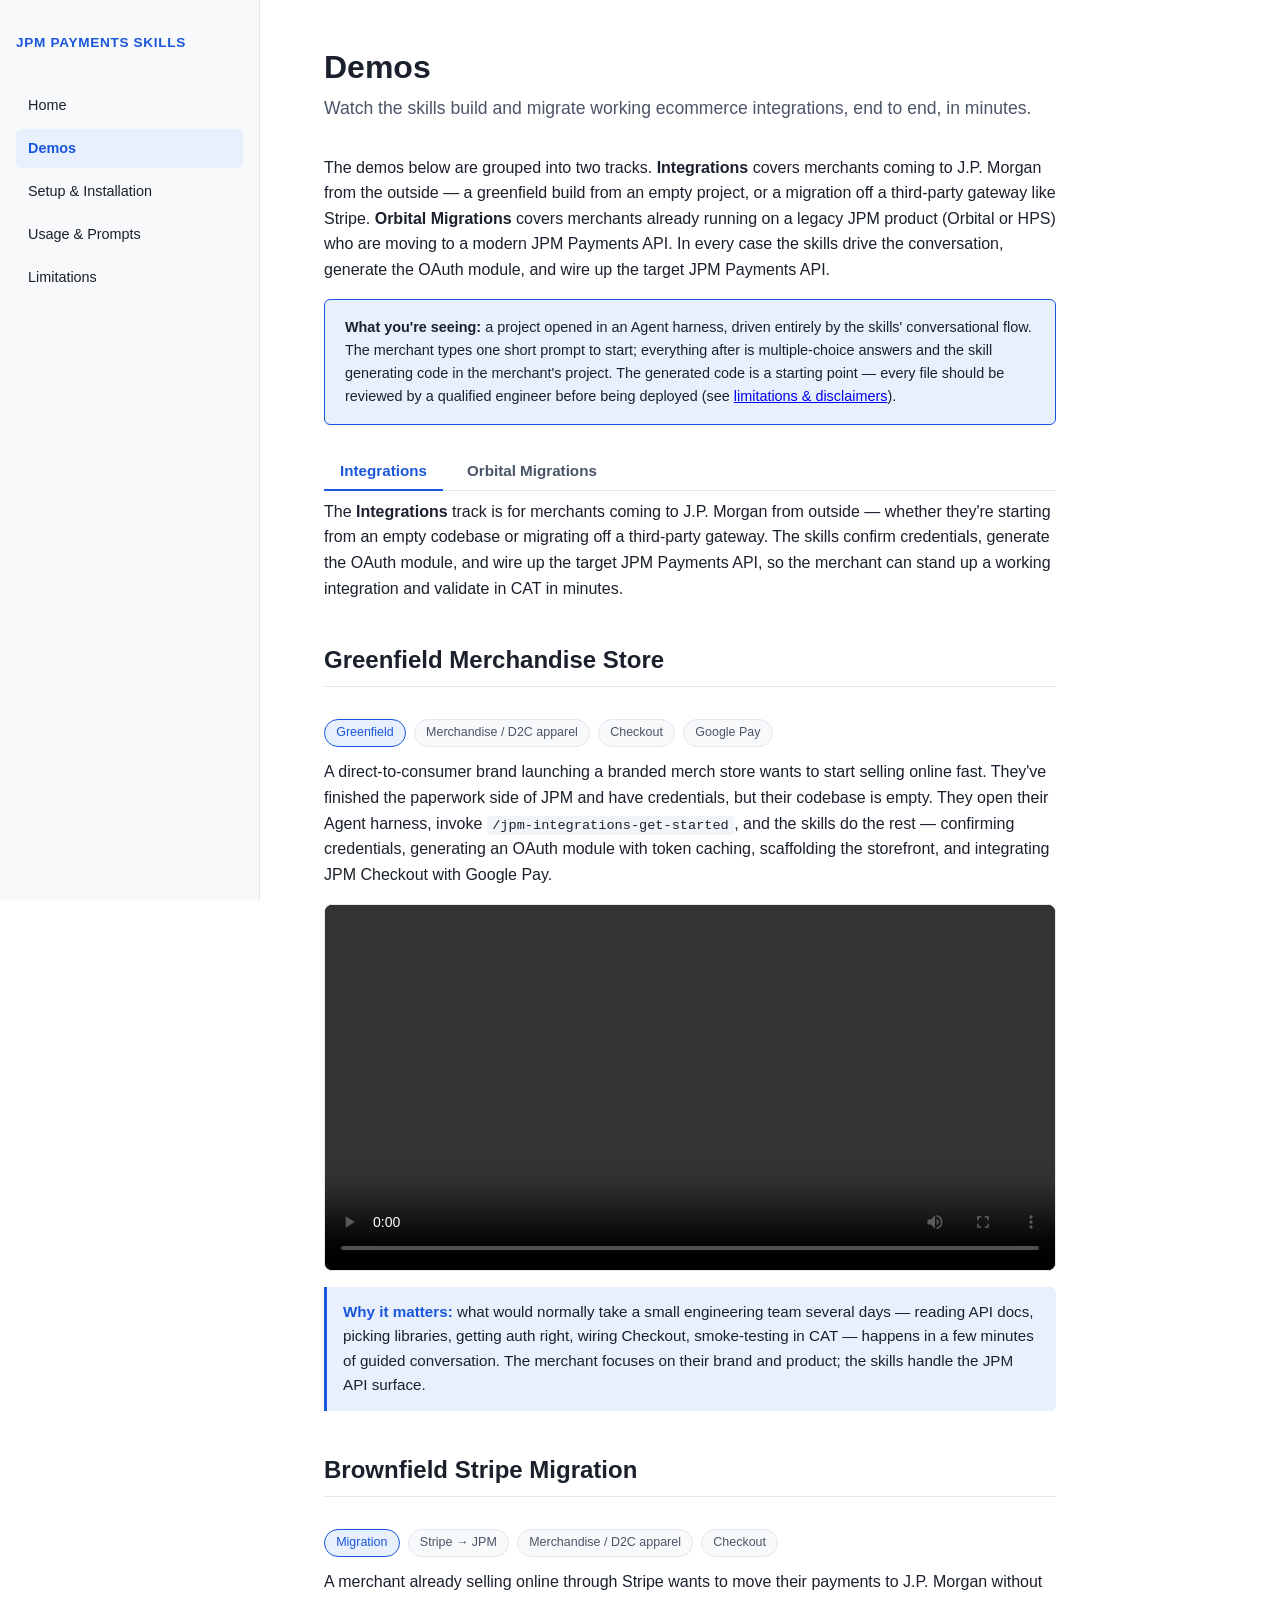
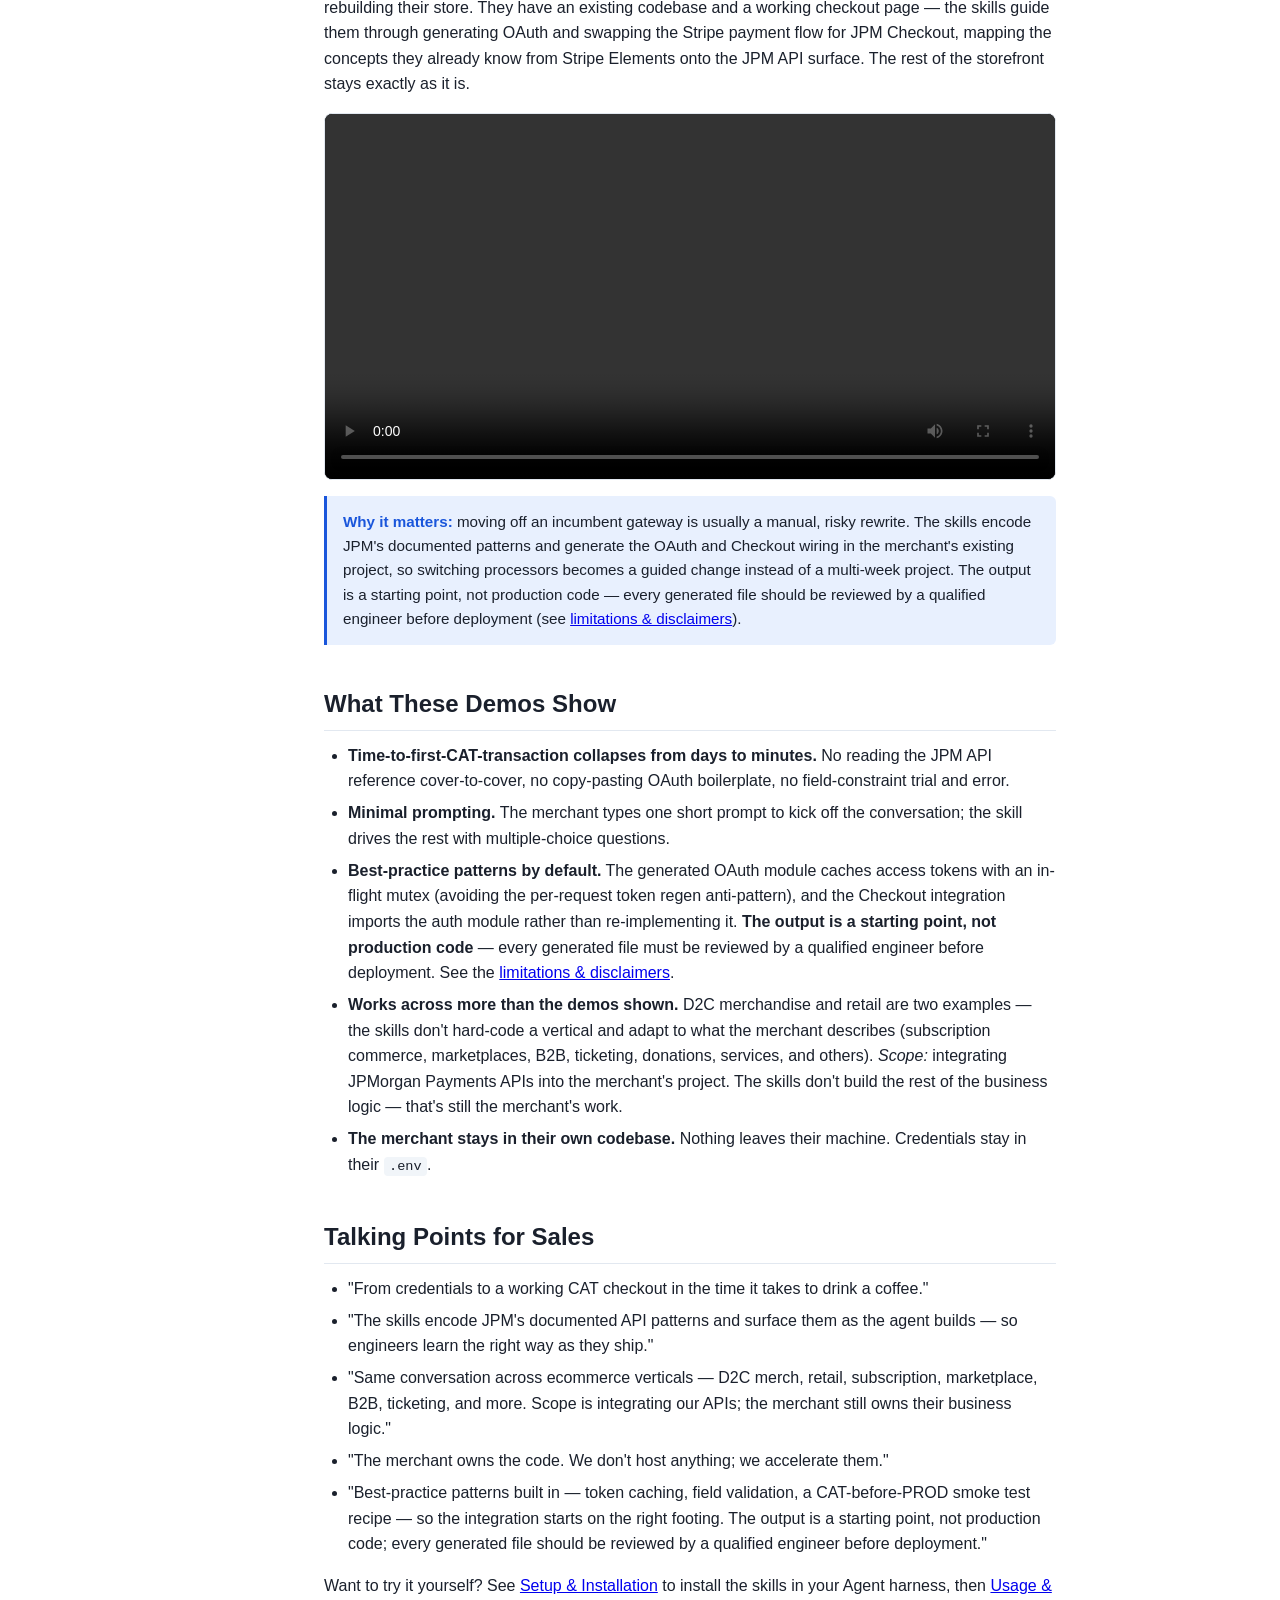
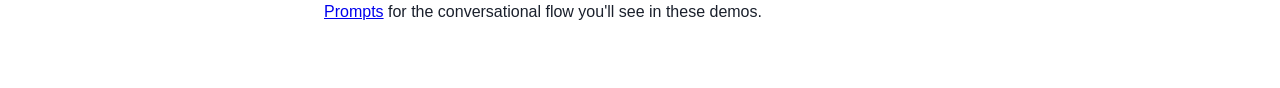
==== docs/demos.html @ 8fbcd403 "Import v2 skills content from internal repo Bring the merchant-integrations agent skills, docs, and " ====
<!DOCTYPE html>
<html lang="en">

<head>
  <meta charset="UTF-8">
  <meta name="viewport" content="width=device-width, initial-scale=1.0">
  <title>Demos — JPM Payments Skills</title>
  <link rel="stylesheet" href="styles.css">
  <style>
    .demo {
      margin: 2rem 0 2.5rem;
    }
    .demo video {
      width: 100%;
      max-width: 100%;
      border-radius: 8px;
      border: 1px solid var(--color-border);
      background: #000;
      display: block;
      margin: 1rem 0;
    }
    .demo .pitch {
      background: var(--color-primary-light);
      border-left: 3px solid var(--color-primary);
      padding: 0.85rem 1rem;
      border-radius: 0 6px 6px 0;
      margin: 1rem 0;
      font-size: 0.95rem;
    }
    .demo .pitch strong {
      color: var(--color-primary);
    }
    .demo-meta {
      display: flex;
      flex-wrap: wrap;
      gap: 0.5rem;
      margin: 0.75rem 0;
    }
    .tag {
      display: inline-block;
      background: var(--color-surface);
      border: 1px solid var(--color-border);
      color: var(--color-text-muted);
      padding: 0.2rem 0.7rem;
      border-radius: 999px;
      font-size: 0.78rem;
      font-weight: 500;
    }
    .tag.primary {
      background: var(--color-primary-light);
      color: var(--color-primary);
      border-color: var(--color-primary);
    }
    .subtabs {
      display: flex;
      flex-wrap: wrap;
      gap: 0.5rem;
      border-bottom: 1px solid var(--color-border);
      margin: 1.75rem 0 0.5rem;
    }
    .subtab-btn {
      background: none;
      border: none;
      border-bottom: 2px solid transparent;
      padding: 0.6rem 1rem;
      font-size: 0.95rem;
      font-weight: 600;
      color: var(--color-text-muted);
      cursor: pointer;
      margin-bottom: -1px;
      transition: color 0.15s, border-color 0.15s;
    }
    .subtab-btn:hover {
      color: var(--color-text);
    }
    .subtab-btn.active {
      color: var(--color-primary);
      border-bottom-color: var(--color-primary);
    }
    .subtab-panel {
      display: none;
    }
    .subtab-panel.active {
      display: block;
    }
  </style>
</head>

<body>
  <aside class="sidebar">
    <a href="index.html" class="sidebar-brand">JPM Payments Skills</a>
    <nav>
      <a href="index.html">Home</a>
      <a href="demos.html" class="active">Demos</a>
      <a href="setup.html">Setup &amp; Installation</a>
      <a href="usage.html">Usage &amp; Prompts</a>
      <a href="limitations.html">Limitations</a>
    </nav>
  </aside>

  <main class="main">
    <h1>Demos</h1>
    <p class="subtitle">Watch the skills build and migrate working ecommerce integrations, end to end, in minutes.</p>

    <p>The demos below are grouped into two tracks. <strong>Integrations</strong> covers merchants coming to J.P. Morgan from the outside — a greenfield build from an empty project, or a migration off a third-party gateway like Stripe. <strong>Orbital Migrations</strong> covers merchants already running on a legacy JPM product (Orbital or HPS) who are moving to a modern JPM Payments API. In every case the skills drive the conversation, generate the OAuth module, and wire up the target JPM Payments API.</p>

    <div class="callout callout-block callout-info">
      <strong>What you're seeing:</strong> a project opened in an Agent harness, driven entirely by the skills' conversational flow. The merchant types one short prompt to start; everything after is multiple-choice answers and the skill generating code in the merchant's project. The generated code is a starting point — every file should be reviewed by a qualified engineer before being deployed (see <a href="limitations.html">limitations &amp; disclaimers</a>).
    </div>

    <div class="subtabs" role="tablist">
      <button class="subtab-btn active" role="tab" data-target="tab-integrations">Integrations</button>
      <button class="subtab-btn" role="tab" data-target="tab-orbital">Orbital Migrations</button>
    </div>

    <section id="tab-integrations" class="subtab-panel active" role="tabpanel">
      <p>The <strong>Integrations</strong> track is for merchants coming to J.P. Morgan from outside — whether they're starting from an empty codebase or migrating off a third-party gateway. The skills confirm credentials, generate the OAuth module, and wire up the target JPM Payments API, so the merchant can stand up a working integration and validate in CAT in minutes.</p>

      <h2>Greenfield Merchandise Store</h2>

      <div class="demo">
        <div class="demo-meta">
          <span class="tag primary">Greenfield</span>
          <span class="tag">Merchandise / D2C apparel</span>
          <span class="tag">Checkout</span>
          <span class="tag">Google Pay</span>
        </div>

        <p>A direct-to-consumer brand launching a branded merch store wants to start selling online fast. They've finished the paperwork side of JPM and have credentials, but their codebase is empty. They open their Agent harness, invoke <code>/jpm-integrations-get-started</code>, and the skills do the rest — confirming credentials, generating an OAuth module with token caching, scaffolding the storefront, and integrating JPM Checkout with Google Pay.</p>

        <video controls preload="metadata">
          <source src="assets/Greenfield_merch_store_with_google_pay.mp4" type="video/mp4">
          Your browser does not support embedded video. <a href="assets/Greenfield_merch_store_with_google_pay.mp4">Download the video</a>.
        </video>

        <div class="pitch">
          <strong>Why it matters:</strong> what would normally take a small engineering team several days — reading API docs, picking libraries, getting auth right, wiring Checkout, smoke-testing in CAT — happens in a few minutes of guided conversation. The merchant focuses on their brand and product; the skills handle the JPM API surface.
        </div>
      </div>

      <h2>Brownfield Stripe Migration</h2>

      <div class="demo">
        <div class="demo-meta">
          <span class="tag primary">Migration</span>
          <span class="tag">Stripe &rarr; JPM</span>
          <span class="tag">Merchandise / D2C apparel</span>
          <span class="tag">Checkout</span>
        </div>

        <p>A merchant already selling online through Stripe wants to move their payments to J.P. Morgan without rebuilding their store. They have an existing codebase and a working checkout page — the skills guide them through generating OAuth and swapping the Stripe payment flow for JPM Checkout, mapping the concepts they already know from Stripe Elements onto the JPM API surface. The rest of the storefront stays exactly as it is.</p>

        <video controls preload="metadata">
          <source src="assets/Brownfield_merch_store_stripe_migration.mp4" type="video/mp4">
          Your browser does not support embedded video. <a href="assets/Brownfield_merch_store_stripe_migration.mp4">Download the video</a>.
        </video>

        <div class="pitch">
          <strong>Why it matters:</strong> moving off an incumbent gateway is usually a manual, risky rewrite. The skills encode JPM's documented patterns and generate the OAuth and Checkout wiring in the merchant's existing project, so switching processors becomes a guided change instead of a multi-week project. The output is a starting point, not production code — every generated file should be reviewed by a qualified engineer before deployment (see <a href="limitations.html">limitations &amp; disclaimers</a>).
        </div>
      </div>
    </section>

    <section id="tab-orbital" class="subtab-panel" role="tabpanel">
      <p>The <strong>Orbital Migrations</strong> track is for merchants already running on a legacy J.P. Morgan product — the Orbital gateway or the Hosted Payments Solution (HPS) — who want to move to a modern JPM Payments API. Rather than a rip-and-replace rewrite, the skills map the concepts the merchant already knows from the legacy product onto the new API surface and generate the OAuth and integration wiring.</p>

      <h2>Orbital to Online Payments Migration</h2>

      <div class="demo">
        <div class="demo-meta">
          <span class="tag primary">Migration</span>
          <span class="tag">Orbital &rarr; Online Payments</span>
          <span class="tag">Online Payments</span>
        </div>

        <p>A merchant running on the legacy Orbital gateway wants to move to JPM's modern Online Payments API. Rather than a rip-and-replace rewrite, the skills guide them through generating OAuth and re-wiring their payment flow to the Online Payments endpoints — mapping the concepts they already know from Orbital onto the new API surface. Same conversational experience, focused on migration instead of greenfield.</p>

        <video controls preload="metadata">
          <source src="assets/orbital_to_online_payments.mp4" type="video/mp4">
          Your browser does not support embedded video. <a href="assets/orbital_to_online_payments.mp4">Download the video</a>.
        </video>

        <div class="pitch">
          <strong>Why it matters:</strong> migrations off legacy gateways are usually slow, risky, and manual. The skills encode the target API's documented patterns and generate the OAuth and Online Payments wiring, so the merchant can move off Orbital and validate in CAT in minutes. The output is a starting point, not production code — every generated file should be reviewed by a qualified engineer before deployment (see <a href="limitations.html">limitations &amp; disclaimers</a>).
        </div>
      </div>

      <h2>HPS to Checkout Migration</h2>

      <div class="demo">
        <div class="demo-meta">
          <span class="tag primary">Migration</span>
          <span class="tag">Hosted Payments &rarr; Checkout</span>
          <span class="tag">Checkout</span>
        </div>

        <p>A merchant on the legacy Hosted Payments Solution (HPS) moving to JPM Checkout. The skills walk them through generating OAuth and integrating Checkout into their existing storefront, replacing the older hosted-payment flow with the modern Checkout experience — including wallet options like Google Pay. Different legacy product, same guided path to a modern integration.</p>

        <video controls preload="metadata">
          <source src="assets/hps_to_checkout.mp4" type="video/mp4">
          Your browser does not support embedded video. <a href="assets/hps_to_checkout.mp4">Download the video</a>.
        </video>

        <div class="pitch">
          <strong>Why it matters:</strong> the skills aren't tied to a single starting point or product. Greenfield builds and legacy migrations (Orbital, HPS, and others) all run through the same conversational flow. The skills' scope is limited to integrating JPM Payments APIs into the merchant's project; they don't build the rest of the business logic.
        </div>
      </div>
    </section>

    <h2>What These Demos Show</h2>
    <ul>
      <li><strong>Time-to-first-CAT-transaction collapses from days to minutes.</strong> No reading the JPM API reference cover-to-cover, no copy-pasting OAuth boilerplate, no field-constraint trial and error.</li>
      <li><strong>Minimal prompting.</strong> The merchant types one short prompt to kick off the conversation; the skill drives the rest with multiple-choice questions.</li>
      <li><strong>Best-practice patterns by default.</strong> The generated OAuth module caches access tokens with an in-flight mutex (avoiding the per-request token regen anti-pattern), and the Checkout integration imports the auth module rather than re-implementing it. <strong>The output is a starting point, not production code</strong> — every generated file must be reviewed by a qualified engineer before deployment. See the <a href="limitations.html">limitations &amp; disclaimers</a>.</li>
      <li><strong>Works across more than the demos shown.</strong> D2C merchandise and retail are two examples — the skills don't hard-code a vertical and adapt to what the merchant describes (subscription commerce, marketplaces, B2B, ticketing, donations, services, and others). <em>Scope:</em> integrating JPMorgan Payments APIs into the merchant's project. The skills don't build the rest of the business logic — that's still the merchant's work.</li>
      <li><strong>The merchant stays in their own codebase.</strong> Nothing leaves their machine. Credentials stay in their <code>.env</code>.</li>
    </ul>

    <h2>Talking Points for Sales</h2>
    <ul>
      <li>"From credentials to a working CAT checkout in the time it takes to drink a coffee."</li>
      <li>"The skills encode JPM's documented API patterns and surface them as the agent builds — so engineers learn the right way as they ship."</li>
      <li>"Same conversation across ecommerce verticals — D2C merch, retail, subscription, marketplace, B2B, ticketing, and more. Scope is integrating our APIs; the merchant still owns their business logic."</li>
      <li>"The merchant owns the code. We don't host anything; we accelerate them."</li>
      <li>"Best-practice patterns built in — token caching, field validation, a CAT-before-PROD smoke test recipe — so the integration starts on the right footing. The output is a starting point, not production code; every generated file should be reviewed by a qualified engineer before deployment."</li>
    </ul>

    <p>Want to try it yourself? See <a href="setup.html">Setup &amp; Installation</a> to install the skills in your Agent harness, then <a href="usage.html">Usage &amp; Prompts</a> for the conversational flow you'll see in these demos.</p>
  </main>

  <script>
    document.querySelectorAll('.subtab-btn').forEach(function (btn) {
      btn.addEventListener('click', function () {
        var target = btn.dataset.target;
        document.querySelectorAll('.subtab-btn').forEach(function (b) {
          b.classList.toggle('active', b === btn);
        });
        document.querySelectorAll('.subtab-panel').forEach(function (panel) {
          panel.classList.toggle('active', panel.id === target);
        });
      });
    });
  </script>
</body>

</html>
---- docs/styles.css ----
/* === Reset & Base === */
*, *::before, *::after {
  box-sizing: border-box;
  margin: 0;
  padding: 0;
}

:root {
  --color-bg: #ffffff;
  --color-surface: #f8f9fa;
  --color-border: #e2e8f0;
  --color-text: #1a202c;
  --color-text-muted: #4a5568;
  --color-primary: #1a56db;
  --color-primary-light: #e8f0fe;
  --color-code-bg: #f1f5f9;
  --color-nav-hover: #edf2f7;
  --sidebar-width: 260px;
  --font-sans: -apple-system, BlinkMacSystemFont, "Segoe UI", Roboto, "Helvetica Neue", Arial, sans-serif;
  --font-mono: "SF Mono", "Fira Code", "Fira Mono", "Roboto Mono", Menlo, monospace;
}

@media (prefers-color-scheme: dark) {
  :root {
    --color-bg: #1a202c;
    --color-surface: #2d3748;
    --color-border: #4a5568;
    --color-text: #e2e8f0;
    --color-text-muted: #a0aec0;
    --color-primary: #63b3ed;
    --color-primary-light: #2a4365;
    --color-code-bg: #2d3748;
    --color-nav-hover: #4a5568;
  }
}

html {
  font-size: 16px;
  line-height: 1.6;
}

body {
  font-family: var(--font-sans);
  color: var(--color-text);
  background: var(--color-bg);
  display: flex;
  min-height: 100vh;
}

/* === Sidebar Navigation === */
.sidebar {
  position: fixed;
  top: 0;
  left: 0;
  width: var(--sidebar-width);
  height: 100vh;
  overflow-y: auto;
  background: var(--color-surface);
  border-right: 1px solid var(--color-border);
  padding: 2rem 1rem;
  display: flex;
  flex-direction: column;
}

.sidebar-brand {
  font-size: 0.85rem;
  font-weight: 700;
  text-transform: uppercase;
  letter-spacing: 0.05em;
  color: var(--color-primary);
  margin-bottom: 2rem;
  text-decoration: none;
  display: block;
}

.sidebar nav {
  display: flex;
  flex-direction: column;
  gap: 0.25rem;
}

.sidebar nav a {
  display: block;
  padding: 0.5rem 0.75rem;
  border-radius: 6px;
  color: var(--color-text);
  text-decoration: none;
  font-size: 0.9rem;
  transition: background 0.15s;
}

.sidebar nav a:hover {
  background: var(--color-nav-hover);
}

.sidebar nav a.active {
  background: var(--color-primary-light);
  color: var(--color-primary);
  font-weight: 600;
}

/* === Main Content === */
.main {
  margin-left: var(--sidebar-width);
  flex: 1;
  padding: 3rem 4rem;
  max-width: 860px;
}

/* === Typography === */
h1 {
  font-size: 2rem;
  font-weight: 800;
  margin-bottom: 0.5rem;
  line-height: 1.2;
}

h2 {
  font-size: 1.5rem;
  font-weight: 700;
  margin-top: 2.5rem;
  margin-bottom: 0.75rem;
  padding-bottom: 0.4rem;
  border-bottom: 1px solid var(--color-border);
}

h3 {
  font-size: 1.15rem;
  font-weight: 600;
  margin-top: 1.75rem;
  margin-bottom: 0.5rem;
}

p {
  margin-bottom: 1rem;
  color: var(--color-text);
}

.subtitle {
  font-size: 1.1rem;
  color: var(--color-text-muted);
  margin-bottom: 2rem;
}

/* === Code === */
code {
  font-family: var(--font-mono);
  font-size: 0.85em;
  background: var(--color-code-bg);
  padding: 0.15em 0.4em;
  border-radius: 4px;
}

pre {
  background: var(--color-code-bg);
  border: 1px solid var(--color-border);
  border-radius: 8px;
  padding: 1.25rem;
  overflow-x: auto;
  margin-bottom: 1.5rem;
}

pre code {
  background: none;
  padding: 0;
  font-size: 0.85rem;
  line-height: 1.7;
}

/* === Cards === */
.card-grid {
  display: grid;
  grid-template-columns: repeat(auto-fit, minmax(240px, 1fr));
  gap: 1.25rem;
  margin: 1.5rem 0;
}

.card {
  background: var(--color-surface);
  border: 1px solid var(--color-border);
  border-radius: 8px;
  padding: 1.25rem;
  text-decoration: none;
  color: var(--color-text);
  transition: box-shadow 0.15s, transform 0.15s;
}

.card:hover {
  box-shadow: 0 4px 12px rgba(0, 0, 0, 0.08);
  transform: translateY(-2px);
}

.card h3 {
  margin-top: 0;
  margin-bottom: 0.4rem;
  color: var(--color-primary);
}

.card p {
  font-size: 0.9rem;
  color: var(--color-text-muted);
  margin-bottom: 0;
}

/* === Lists === */
ul, ol {
  margin-bottom: 1rem;
  padding-left: 1.5rem;
}

li {
  margin-bottom: 0.4rem;
}

/* === Tables === */
table {
  width: 100%;
  border-collapse: collapse;
  margin-bottom: 1.5rem;
  font-size: 0.9rem;
}

th, td {
  text-align: left;
  padding: 0.6rem 1rem;
  border: 1px solid var(--color-border);
}

th {
  background: var(--color-surface);
  font-weight: 600;
}

/* === Prompt Examples === */
.prompt-example {
  position: relative;
  background: var(--color-code-bg);
  border-left: 3px solid var(--color-primary);
  padding: 0.75rem 1rem;
  padding-right: 3.5rem;
  margin-bottom: 0.75rem;
  border-radius: 0 6px 6px 0;
  font-size: 0.9rem;
}

.prompt-example .label {
  font-size: 0.75rem;
  font-weight: 600;
  text-transform: uppercase;
  letter-spacing: 0.05em;
  color: var(--color-primary);
  margin-bottom: 0.25rem;
}

.prompt-example .copy-btn {
  position: absolute;
  top: 0.5rem;
  right: 0.5rem;
  background: var(--color-border);
  border: none;
  border-radius: 4px;
  padding: 0.3rem 0.5rem;
  font-size: 0.7rem;
  cursor: pointer;
  color: var(--color-text-muted);
  transition: background 0.15s, color 0.15s;
}

.prompt-example .copy-btn:hover {
  background: var(--color-primary);
  color: #fff;
}

.prompt-example .copy-btn.copied {
  background: #38a169;
  color: #fff;
}

/* === Callouts === */
.callout {
  border-radius: 6px;
  padding: 0.6rem 1rem;
  margin-bottom: 1.5rem;
  font-size: 0.875rem;
  display: inline-block;
}

.callout-block {
  display: block;
  padding: 1rem 1.25rem;
  font-size: 0.9rem;
}

.callout-info {
  background: var(--color-primary-light);
  border: 1px solid var(--color-primary);
}

.callout-warning {
  background: #fef3cd;
  border: 1px solid #ffc107;
}

@media (prefers-color-scheme: dark) {
  .callout-warning {
    background: #4a3800;
    border-color: #b8860b;
  }
}

/* === Responsive === */
@media (max-width: 768px) {
  .sidebar {
    position: static;
    width: 100%;
    height: auto;
    border-right: none;
    border-bottom: 1px solid var(--color-border);
    padding: 1rem;
  }

  .sidebar nav {
    flex-direction: row;
    flex-wrap: wrap;
    gap: 0.5rem;
  }

  body {
    flex-direction: column;
  }

  .main {
    margin-left: 0;
    padding: 2rem 1.5rem;
  }
}
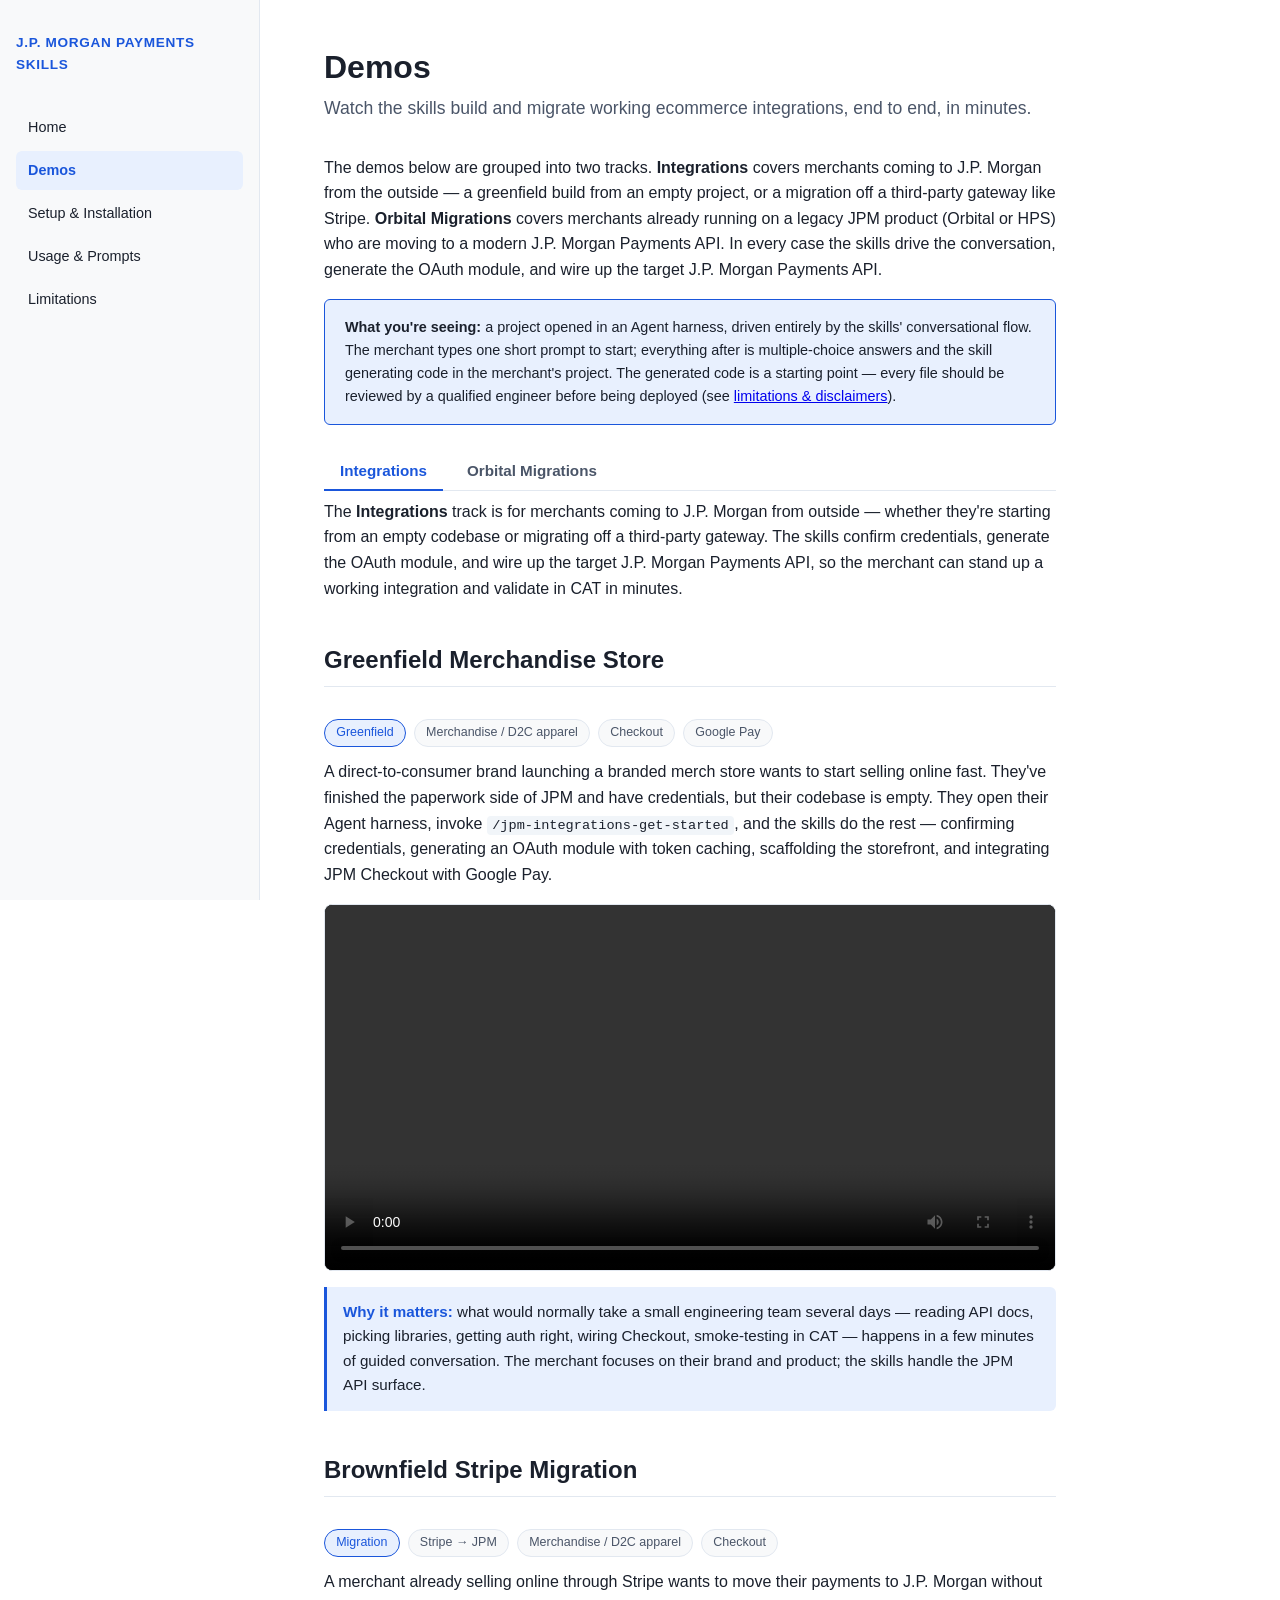
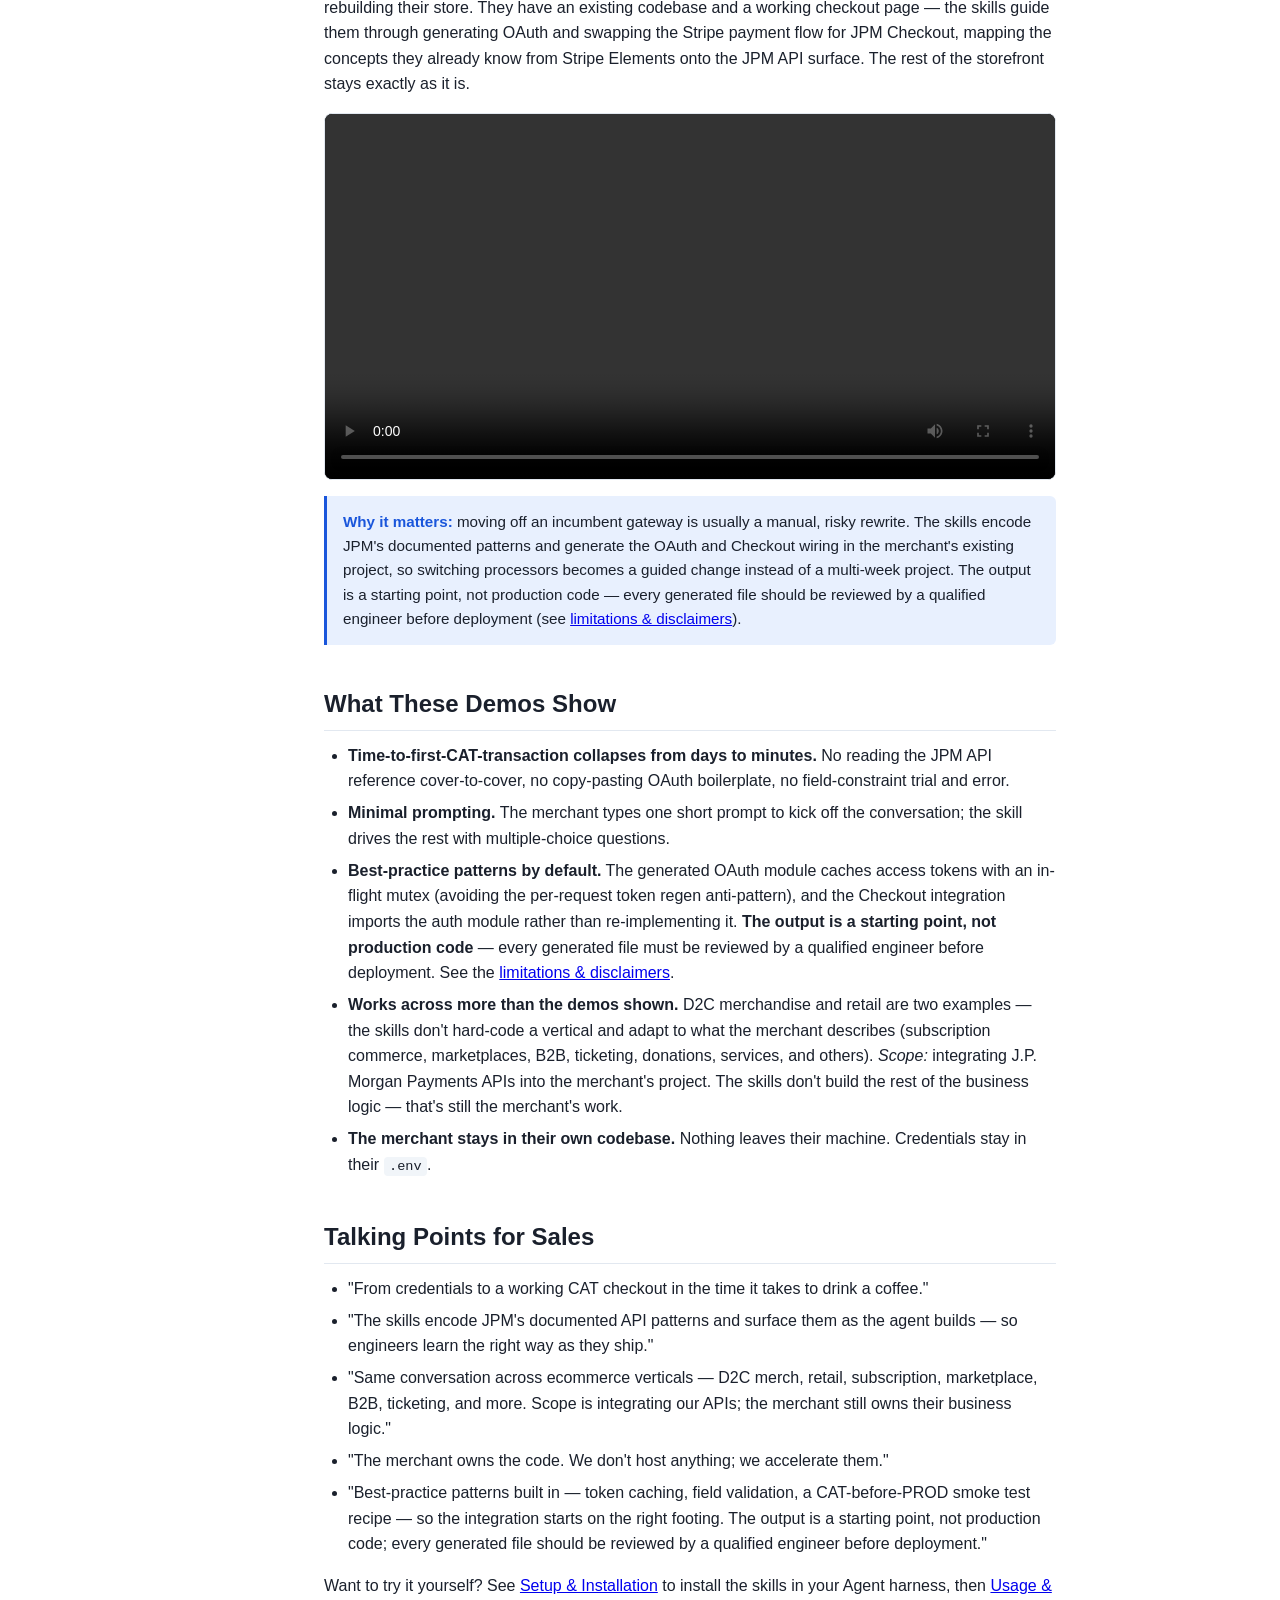
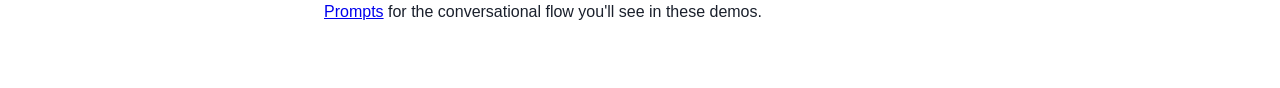
==== commit e5c5ea99: "Consistency fixes vs pdp-mcp + brand standardization - Add .claude-plugin/plugin.json (was reference" ====
--- a/docs/demos.html
+++ b/docs/demos.html
@@ -4,7 +4,7 @@
 <head>
   <meta charset="UTF-8">
   <meta name="viewport" content="width=device-width, initial-scale=1.0">
-  <title>Demos — JPM Payments Skills</title>
+  <title>Demos — J.P. Morgan Payments Skills</title>
   <link rel="stylesheet" href="styles.css">
   <style>
     .demo {
@@ -88,7 +88,7 @@
 
 <body>
   <aside class="sidebar">
-    <a href="index.html" class="sidebar-brand">JPM Payments Skills</a>
+    <a href="index.html" class="sidebar-brand">J.P. Morgan Payments Skills</a>
     <nav>
       <a href="index.html">Home</a>
       <a href="demos.html" class="active">Demos</a>
@@ -102,7 +102,7 @@
     <h1>Demos</h1>
     <p class="subtitle">Watch the skills build and migrate working ecommerce integrations, end to end, in minutes.</p>
 
-    <p>The demos below are grouped into two tracks. <strong>Integrations</strong> covers merchants coming to J.P. Morgan from the outside — a greenfield build from an empty project, or a migration off a third-party gateway like Stripe. <strong>Orbital Migrations</strong> covers merchants already running on a legacy JPM product (Orbital or HPS) who are moving to a modern JPM Payments API. In every case the skills drive the conversation, generate the OAuth module, and wire up the target JPM Payments API.</p>
+    <p>The demos below are grouped into two tracks. <strong>Integrations</strong> covers merchants coming to J.P. Morgan from the outside — a greenfield build from an empty project, or a migration off a third-party gateway like Stripe. <strong>Orbital Migrations</strong> covers merchants already running on a legacy JPM product (Orbital or HPS) who are moving to a modern J.P. Morgan Payments API. In every case the skills drive the conversation, generate the OAuth module, and wire up the target J.P. Morgan Payments API.</p>
 
     <div class="callout callout-block callout-info">
       <strong>What you're seeing:</strong> a project opened in an Agent harness, driven entirely by the skills' conversational flow. The merchant types one short prompt to start; everything after is multiple-choice answers and the skill generating code in the merchant's project. The generated code is a starting point — every file should be reviewed by a qualified engineer before being deployed (see <a href="limitations.html">limitations &amp; disclaimers</a>).
@@ -114,7 +114,7 @@
     </div>
 
     <section id="tab-integrations" class="subtab-panel active" role="tabpanel">
-      <p>The <strong>Integrations</strong> track is for merchants coming to J.P. Morgan from outside — whether they're starting from an empty codebase or migrating off a third-party gateway. The skills confirm credentials, generate the OAuth module, and wire up the target JPM Payments API, so the merchant can stand up a working integration and validate in CAT in minutes.</p>
+      <p>The <strong>Integrations</strong> track is for merchants coming to J.P. Morgan from outside — whether they're starting from an empty codebase or migrating off a third-party gateway. The skills confirm credentials, generate the OAuth module, and wire up the target J.P. Morgan Payments API, so the merchant can stand up a working integration and validate in CAT in minutes.</p>
 
       <h2>Greenfield Merchandise Store</h2>
 
@@ -162,7 +162,7 @@
     </section>
 
     <section id="tab-orbital" class="subtab-panel" role="tabpanel">
-      <p>The <strong>Orbital Migrations</strong> track is for merchants already running on a legacy J.P. Morgan product — the Orbital gateway or the Hosted Payments Solution (HPS) — who want to move to a modern JPM Payments API. Rather than a rip-and-replace rewrite, the skills map the concepts the merchant already knows from the legacy product onto the new API surface and generate the OAuth and integration wiring.</p>
+      <p>The <strong>Orbital Migrations</strong> track is for merchants already running on a legacy J.P. Morgan product — the Orbital gateway or the Hosted Payments Solution (HPS) — who want to move to a modern J.P. Morgan Payments API. Rather than a rip-and-replace rewrite, the skills map the concepts the merchant already knows from the legacy product onto the new API surface and generate the OAuth and integration wiring.</p>
 
       <h2>Orbital to Online Payments Migration</h2>
 
@@ -202,7 +202,7 @@
         </video>
 
         <div class="pitch">
-          <strong>Why it matters:</strong> the skills aren't tied to a single starting point or product. Greenfield builds and legacy migrations (Orbital, HPS, and others) all run through the same conversational flow. The skills' scope is limited to integrating JPM Payments APIs into the merchant's project; they don't build the rest of the business logic.
+          <strong>Why it matters:</strong> the skills aren't tied to a single starting point or product. Greenfield builds and legacy migrations (Orbital, HPS, and others) all run through the same conversational flow. The skills' scope is limited to integrating J.P. Morgan Payments APIs into the merchant's project; they don't build the rest of the business logic.
         </div>
       </div>
     </section>
@@ -212,7 +212,7 @@
       <li><strong>Time-to-first-CAT-transaction collapses from days to minutes.</strong> No reading the JPM API reference cover-to-cover, no copy-pasting OAuth boilerplate, no field-constraint trial and error.</li>
       <li><strong>Minimal prompting.</strong> The merchant types one short prompt to kick off the conversation; the skill drives the rest with multiple-choice questions.</li>
       <li><strong>Best-practice patterns by default.</strong> The generated OAuth module caches access tokens with an in-flight mutex (avoiding the per-request token regen anti-pattern), and the Checkout integration imports the auth module rather than re-implementing it. <strong>The output is a starting point, not production code</strong> — every generated file must be reviewed by a qualified engineer before deployment. See the <a href="limitations.html">limitations &amp; disclaimers</a>.</li>
-      <li><strong>Works across more than the demos shown.</strong> D2C merchandise and retail are two examples — the skills don't hard-code a vertical and adapt to what the merchant describes (subscription commerce, marketplaces, B2B, ticketing, donations, services, and others). <em>Scope:</em> integrating JPMorgan Payments APIs into the merchant's project. The skills don't build the rest of the business logic — that's still the merchant's work.</li>
+      <li><strong>Works across more than the demos shown.</strong> D2C merchandise and retail are two examples — the skills don't hard-code a vertical and adapt to what the merchant describes (subscription commerce, marketplaces, B2B, ticketing, donations, services, and others). <em>Scope:</em> integrating J.P. Morgan Payments APIs into the merchant's project. The skills don't build the rest of the business logic — that's still the merchant's work.</li>
       <li><strong>The merchant stays in their own codebase.</strong> Nothing leaves their machine. Credentials stay in their <code>.env</code>.</li>
     </ul>
 
